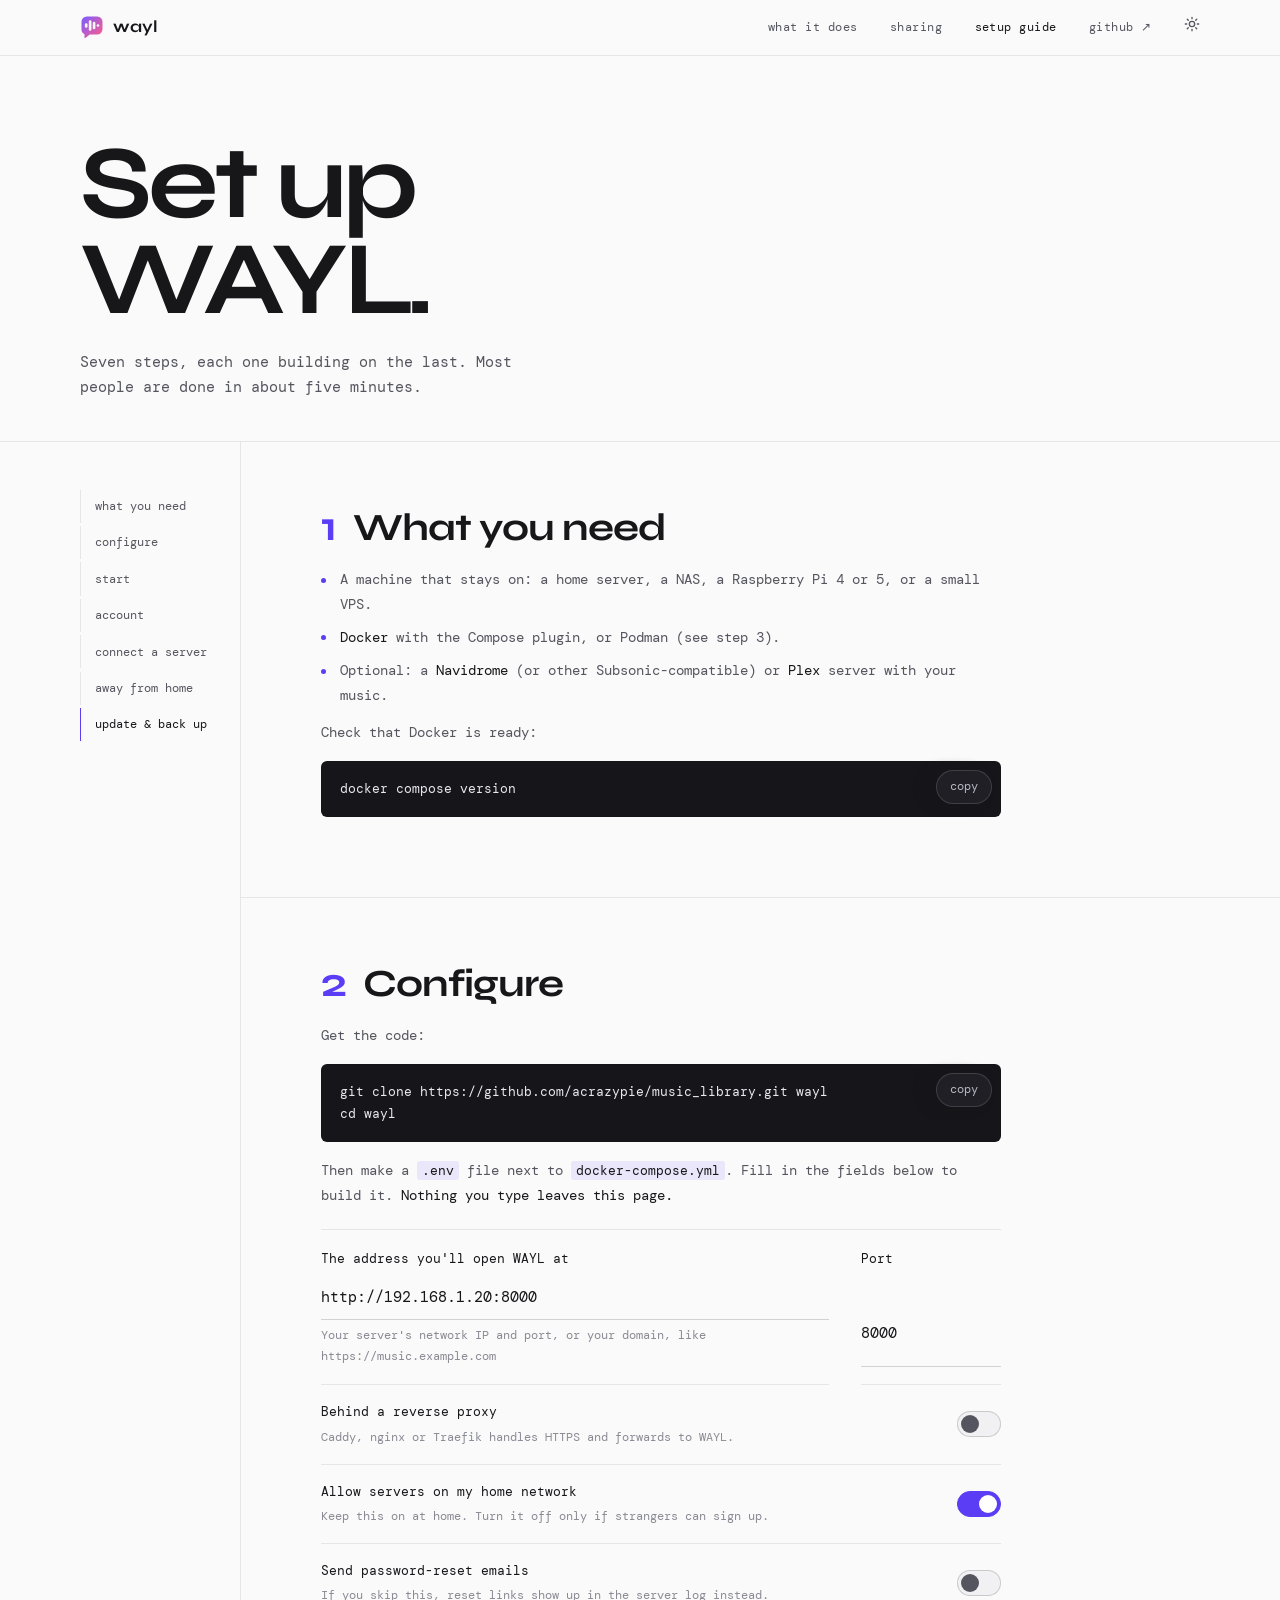
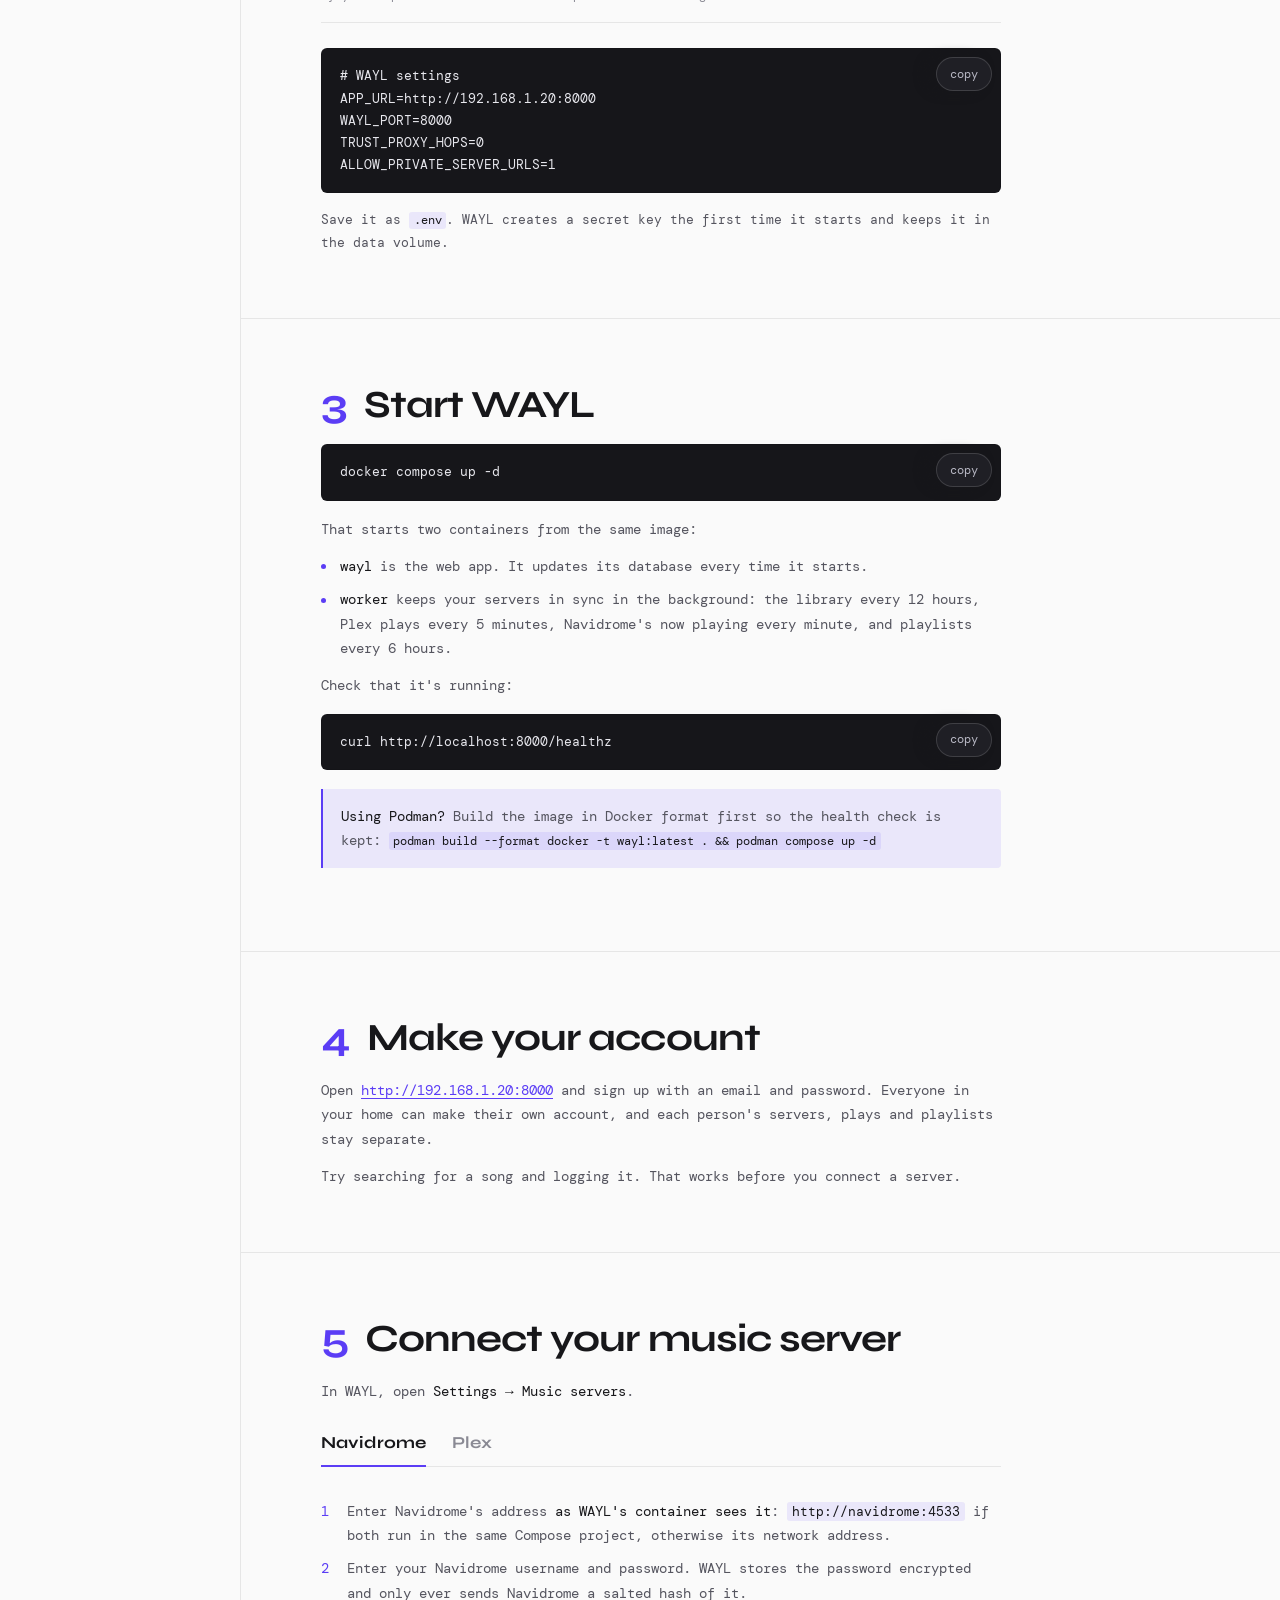
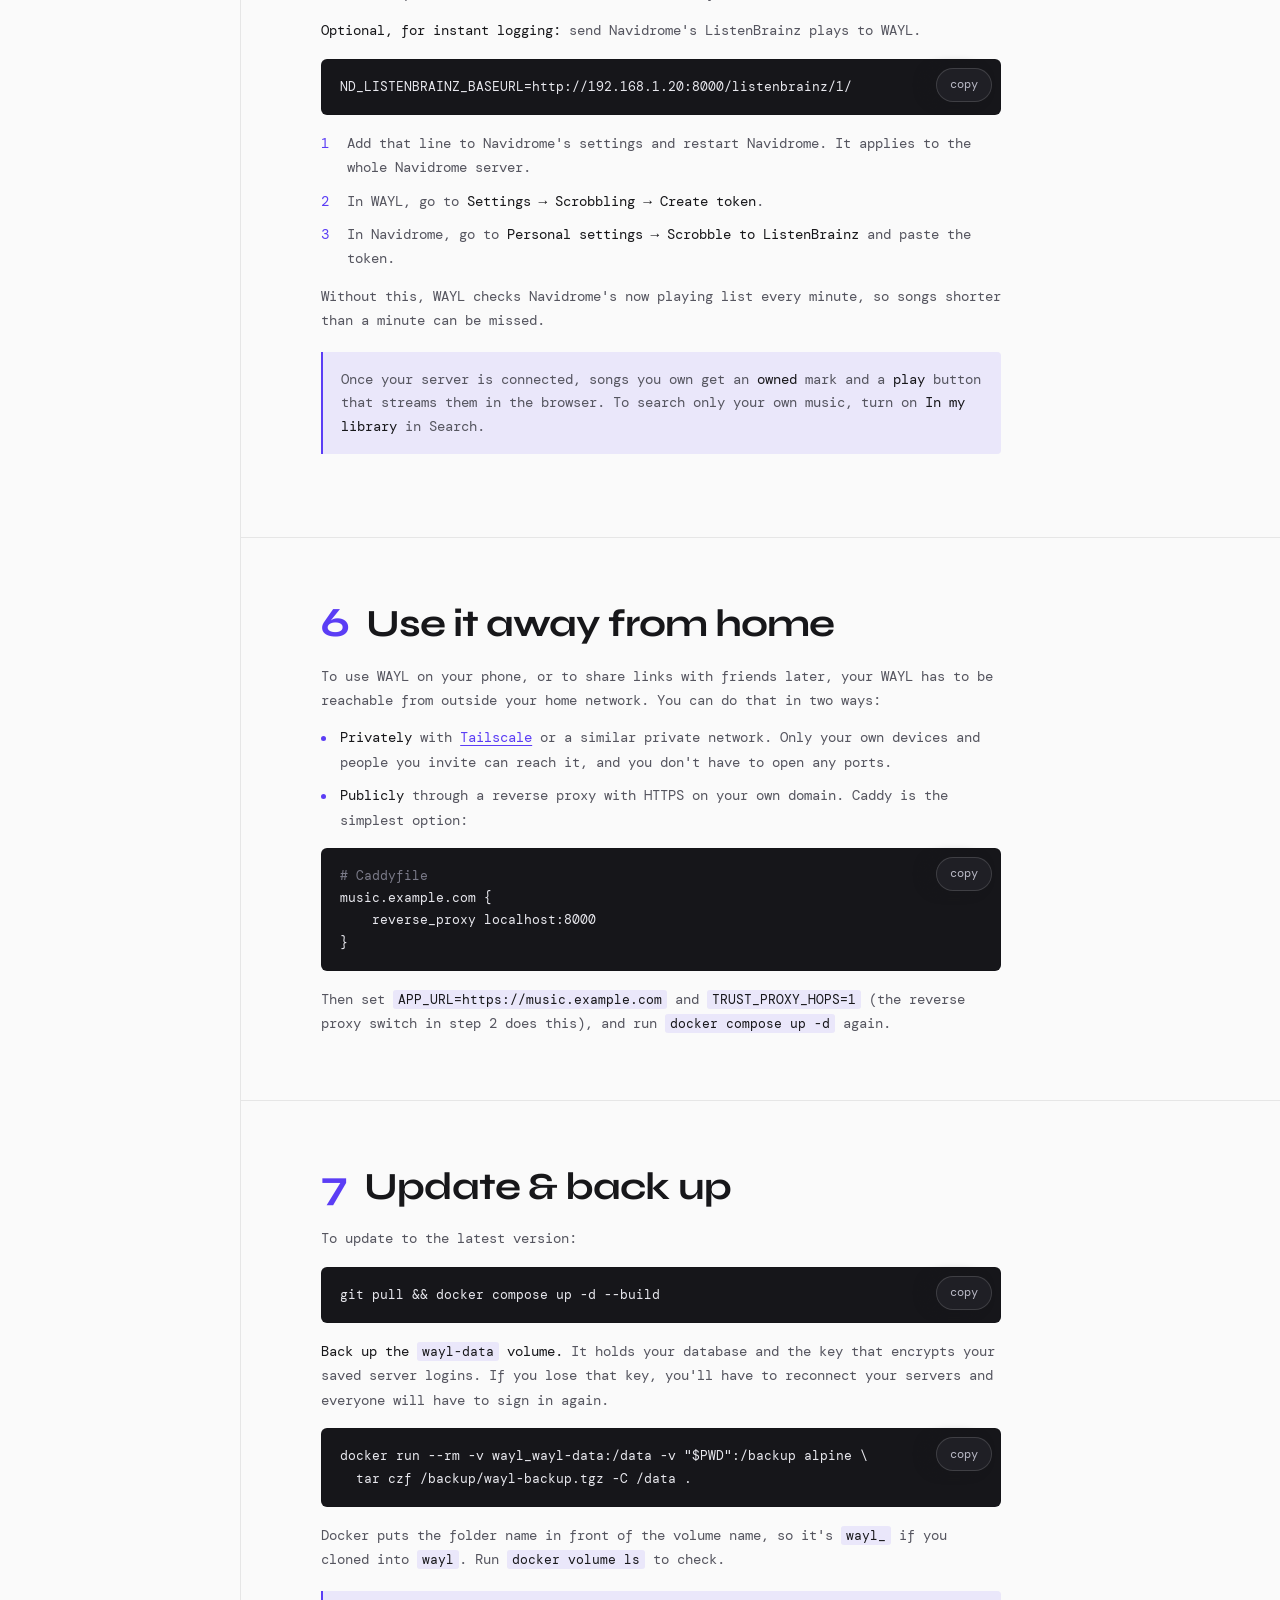
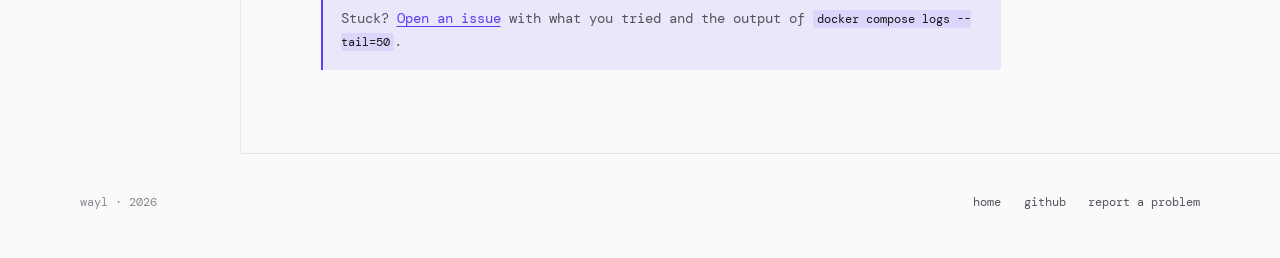
==== setup.html @ d2351c3a "feat: initial commit" ====
<!doctype html>
<html lang="en">
<head>
    <meta charset="utf-8">
    <meta name="viewport" content="width=device-width, initial-scale=1, viewport-fit=cover">
    <title>Set up WAYL · self-hosting guide</title>
    <meta name="description" content="Install WAYL with Docker, connect Plex or Navidrome, and use it away from home. Step by step.">
    <link rel="icon" href="assets/favicon.svg" type="image/svg+xml">
    <script>
        (function () {
            var t; try { t = localStorage.getItem("theme"); } catch (e) {}
            if (t !== "light" && t !== "dark") t = matchMedia("(prefers-color-scheme: light)").matches ? "light" : "dark";
            document.documentElement.setAttribute("data-theme", t);
        })();
    </script>
    <link rel="preload" href="assets/fonts/syne-latin-700-normal.woff2" as="font" type="font/woff2" crossorigin>
    <link rel="preload" href="assets/fonts/dm-mono-latin-400-normal.woff2" as="font" type="font/woff2" crossorigin>
    <link rel="stylesheet" href="style.css">
    <script src="main.js" defer></script>
</head>
<body>
<a class="skip" href="#main">Skip to content</a>

<nav class="nav solid" id="nav" aria-label="Main">
    <a href="./" class="nav__logo" aria-label="WAYL home"><img src="assets/logo.svg" alt="" width="24" height="24">wayl</a>
    <div class="nav__links">
        <a href="./#what">what it does</a>
        <a href="./#sharing">sharing</a>
        <a href="setup.html" aria-current="page">setup guide</a>
        <a href="https://github.com/acrazypie/music_library" rel="noopener">github ↗</a>
        <button type="button" class="theme-toggle" data-theme-toggle aria-label="Switch light or dark theme">
            <span class="theme-icon"><svg class="icon-moon" viewBox="0 0 24 24" fill="none" stroke="currentColor" stroke-width="2" stroke-linecap="round" stroke-linejoin="round" aria-hidden="true"><path d="M21 12.79A9 9 0 1 1 11.21 3 7 7 0 0 0 21 12.79z"/></svg><svg class="icon-sun" viewBox="0 0 24 24" fill="none" stroke="currentColor" stroke-width="2" stroke-linecap="round" stroke-linejoin="round" aria-hidden="true"><circle cx="12" cy="12" r="4"/><path d="M12 2v2M12 20v2M4.93 4.93l1.41 1.41M17.66 17.66l1.41 1.41M2 12h2M20 12h2M6.34 17.66l-1.41 1.41M19.07 4.93l-1.41 1.41"/></svg></span>
        </button>
    </div>
    <button type="button" class="nav__burger" id="burger" aria-label="Menu" aria-expanded="false" aria-controls="drawer"><span></span><span></span><span></span></button>
</nav>

<div class="drawer" id="drawer">
    <a href="./#what">what it does</a>
    <a href="./#sharing">sharing</a>
    <a href="setup.html" aria-current="page">setup guide</a>
    <a href="https://github.com/acrazypie/music_library" rel="noopener">github ↗</a>
    <button type="button" class="drawer__theme" data-theme-toggle>
        <span>theme</span>
        <span class="theme-icon"><svg class="icon-moon" viewBox="0 0 24 24" fill="none" stroke="currentColor" stroke-width="2" stroke-linecap="round" stroke-linejoin="round" aria-hidden="true"><path d="M21 12.79A9 9 0 1 1 11.21 3 7 7 0 0 0 21 12.79z"/></svg><svg class="icon-sun" viewBox="0 0 24 24" fill="none" stroke="currentColor" stroke-width="2" stroke-linecap="round" stroke-linejoin="round" aria-hidden="true"><circle cx="12" cy="12" r="4"/><path d="M12 2v2M12 20v2M4.93 4.93l1.41 1.41M17.66 17.66l1.41 1.41M2 12h2M20 12h2M6.34 17.66l-1.41 1.41M19.07 4.93l-1.41 1.41"/></svg></span>
    </button>
</div>

<main id="main">
    <header class="guide-hero">
        <h1>Set up<br>WAYL.</h1>
        <p class="lede">Seven steps, each one building on the last. Most people are done in about five minutes.</p>
    </header>

    <div class="guide">
        <nav class="toc" aria-label="Steps">
            <a href="#requirements">what you need</a>
            <a href="#configure">configure</a>
            <a href="#start">start</a>
            <a href="#account">account</a>
            <a href="#connect">connect a server</a>
            <a href="#remote">away from home</a>
            <a href="#maintain">update &amp; back up</a>
        </nav>

        <div class="steps-wrap">
            <section class="step" id="requirements">
                <div class="step__head"><span class="step__n">1</span><h2>What you need</h2></div>
                <div class="step__body">
                    <ul class="bullets">
                        <li>A machine that stays on: a home server, a NAS, a Raspberry Pi 4 or 5, or a small VPS.</li>
                        <li><strong>Docker</strong> with the Compose plugin, or Podman (see step 3).</li>
                        <li>Optional: a <strong>Navidrome</strong> (or other Subsonic-compatible) or <strong>Plex</strong> server with your music.</li>
                    </ul>
                    <p>Check that Docker is ready:</p>
                    <div class="code"><pre><code>docker compose version</code></pre></div>
                </div>
            </section>

            <section class="step" id="configure">
                <div class="step__head"><span class="step__n">2</span><h2>Configure</h2></div>
                <div class="step__body">
                    <p>Get the code:</p>
                    <div class="code"><pre><code>git clone https://github.com/acrazypie/music_library.git wayl
cd wayl</code></pre></div>
                    <p>Then make a <code>.env</code> file next to <code>docker-compose.yml</code>. Fill in the fields below to build it. <strong>Nothing you type leaves this page.</strong></p>

                    <form class="builder" id="env-form" autocomplete="off">
                        <div class="field-row">
                            <div class="field">
                                <label for="f-url">The address you'll open WAYL at</label>
                                <input type="text" id="f-url" value="http://192.168.1.20:8000" spellcheck="false" inputmode="url">
                                <small>Your server's network IP and port, or your domain, like https://music.example.com</small>
                                <p class="warn" id="url-warn" hidden></p>
                            </div>
                            <div class="field">
                                <label for="f-port">Port</label>
                                <input type="number" id="f-port" value="8000" min="1" max="65535" inputmode="numeric">
                            </div>
                        </div>
                        <label class="toggle"><span>Behind a reverse proxy</span><small>Caddy, nginx or Traefik handles HTTPS and forwards to WAYL.</small><input type="checkbox" id="f-proxy"></label>
                        <label class="toggle"><span>Allow servers on my home network</span><small>Keep this on at home. Turn it off only if strangers can sign up.</small><input type="checkbox" id="f-private" checked></label>
                        <label class="toggle"><span>Send password-reset emails</span><small>If you skip this, reset links show up in the server log instead.</small><input type="checkbox" id="f-mail"></label>
                        <div class="mail" id="mail-fields" hidden>
                            <div class="field-row">
                                <div class="field"><label for="f-smtp">SMTP server</label><input type="text" id="f-smtp" value="smtp.gmail.com" spellcheck="false"></div>
                                <div class="field"><label for="f-smtp-port">Port</label><input type="number" id="f-smtp-port" value="587" inputmode="numeric"></div>
                            </div>
                            <div class="field"><label for="f-from">Send from</label><input type="text" id="f-from" placeholder="you@example.com" spellcheck="false" inputmode="email"><small>Add the password to the file yourself. It isn't asked for here.</small></div>
                        </div>
                    </form>

                    <div class="builder-out">
                        <div class="code"><pre><code id="env-out"></code></pre></div>
                        <p>Save it as <code>.env</code>. WAYL creates a secret key the first time it starts and keeps it in the data volume.</p>
                    </div>
                </div>
            </section>

            <section class="step" id="start">
                <div class="step__head"><span class="step__n">3</span><h2>Start WAYL</h2></div>
                <div class="step__body">
                    <div class="code"><pre><code>docker compose up -d</code></pre></div>
                    <p>That starts two containers from the same image:</p>
                    <ul class="bullets">
                        <li><strong>wayl</strong> is the web app. It updates its database every time it starts.</li>
                        <li><strong>worker</strong> keeps your servers in sync in the background: the library every 12 hours, Plex plays every 5 minutes, Navidrome's now playing every minute, and playlists every 6 hours.</li>
                    </ul>
                    <p>Check that it's running:</p>
                    <div class="code"><pre><code id="health-cmd">curl http://localhost:8000/healthz</code></pre></div>
                    <div class="note"><strong>Using Podman?</strong> Build the image in Docker format first so the health check is kept: <code>podman build --format docker -t wayl:latest . &amp;&amp; podman compose up -d</code></div>
                </div>
            </section>

            <section class="step" id="account">
                <div class="step__head"><span class="step__n">4</span><h2>Make your account</h2></div>
                <div class="step__body">
                    <p>Open <a id="open-link" href="#">your WAYL address</a> and sign up with an email and password. Everyone in your home can make their own account, and each person's servers, plays and playlists stay separate.</p>
                    <p>Try searching for a song and logging it. That works before you connect a server.</p>
                </div>
            </section>

            <section class="step" id="connect">
                <div class="step__head"><span class="step__n">5</span><h2>Connect your music server</h2></div>
                <div class="step__body">
                    <p>In WAYL, open <strong>Settings → Music servers</strong>.</p>
                    <div data-tabs>
                        <div class="tabs__list" role="tablist" aria-label="Music server">
                            <button type="button" role="tab" id="t-nd" aria-controls="p-nd" aria-selected="true">Navidrome</button>
                            <button type="button" role="tab" id="t-plex" aria-controls="p-plex" aria-selected="false" tabindex="-1">Plex</button>
                        </div>
                        <div class="tabs__panel" role="tabpanel" id="p-nd" aria-labelledby="t-nd" tabindex="0">
                            <ol class="bullets">
                                <li>Enter Navidrome's address <strong>as WAYL's container sees it</strong>: <code>http://navidrome:4533</code> if both run in the same Compose project, otherwise its network address.</li>
                                <li>Enter your Navidrome username and password. WAYL stores the password encrypted and only ever sends Navidrome a salted hash of it.</li>
                            </ol>
                            <p><strong>Optional, for instant logging:</strong> send Navidrome's ListenBrainz plays to WAYL.</p>
                            <div class="code"><pre><code id="nd-env">ND_LISTENBRAINZ_BASEURL=http://192.168.1.20:8000/listenbrainz/1/</code></pre></div>
                            <ol class="bullets">
                                <li>Add that line to Navidrome's settings and restart Navidrome. It applies to the whole Navidrome server.</li>
                                <li>In WAYL, go to <strong>Settings → Scrobbling → Create token</strong>.</li>
                                <li>In Navidrome, go to <strong>Personal settings → Scrobble to ListenBrainz</strong> and paste the token.</li>
                            </ol>
                            <p>Without this, WAYL checks Navidrome's now playing list every minute, so songs shorter than a minute can be missed.</p>
                        </div>
                        <div class="tabs__panel" role="tabpanel" id="p-plex" aria-labelledby="t-plex" tabindex="0" hidden>
                            <ol class="bullets">
                                <li>Click <strong>Sign in with Plex</strong>, approve WAYL in the Plex window, then pick a server.</li>
                                <li>WAYL tries each of the server's addresses, local ones first, and keeps the first one that works.</li>
                                <li>If none work from inside Docker, choose <strong>Enter address and token instead</strong> and use something like <code>http://plex:32400</code> with your <a href="https://support.plex.tv/articles/204059436-finding-an-authentication-token-x-plex-token/" rel="noopener">Plex token</a>.</li>
                            </ol>
                            <p>WAYL imports your plays from Plex's history: the last 30 days on the first sync, then only new ones. You don't need Plex Pass.</p>
                        </div>
                    </div>
                    <div class="note">Once your server is connected, songs you own get an <strong>owned</strong> mark and a <strong>play</strong> button that streams them in the browser. To search only your own music, turn on <strong>In my library</strong> in Search.</div>
                </div>
            </section>

            <section class="step" id="remote">
                <div class="step__head"><span class="step__n">6</span><h2>Use it away from home</h2></div>
                <div class="step__body">
                    <p>To use WAYL on your phone, or to share links with friends later, your WAYL has to be reachable from outside your home network. You can do that in two ways:</p>
                    <ul class="bullets">
                        <li><strong>Privately</strong> with <a href="https://tailscale.com" rel="noopener">Tailscale</a> or a similar private network. Only your own devices and people you invite can reach it, and you don't have to open any ports.</li>
                        <li><strong>Publicly</strong> through a reverse proxy with HTTPS on your own domain. Caddy is the simplest option:</li>
                    </ul>
                    <div class="code"><pre><code><span class="c"># Caddyfile</span>
music.example.com {
    reverse_proxy localhost:8000
}</code></pre></div>
                    <p>Then set <code>APP_URL=https://music.example.com</code> and <code>TRUST_PROXY_HOPS=1</code> (the reverse proxy switch in step 2 does this), and run <code>docker compose up -d</code> again.</p>
                </div>
            </section>

            <section class="step" id="maintain">
                <div class="step__head"><span class="step__n">7</span><h2>Update &amp; back up</h2></div>
                <div class="step__body">
                    <p>To update to the latest version:</p>
                    <div class="code"><pre><code>git pull &amp;&amp; docker compose up -d --build</code></pre></div>
                    <p><strong>Back up the <code>wayl-data</code> volume.</strong> It holds your database and the key that encrypts your saved server logins. If you lose that key, you'll have to reconnect your servers and everyone will have to sign in again.</p>
                    <div class="code"><pre><code>docker run --rm -v wayl_wayl-data:/data -v "$PWD":/backup alpine \
  tar czf /backup/wayl-backup.tgz -C /data .</code></pre></div>
                    <p>Docker puts the folder name in front of the volume name, so it's <code>wayl_</code> if you cloned into <code>wayl</code>. Run <code>docker volume ls</code> to check.</p>
                    <div class="note">Stuck? <a href="https://github.com/acrazypie/music_library/issues" rel="noopener">Open an issue</a> with what you tried and the output of <code>docker compose logs --tail=50</code>.</div>
                </div>
            </section>
        </div>
    </div>
</main>

<footer>
    <span>wayl · <span data-year></span></span>
    <nav aria-label="Footer">
        <a href="./">home</a>
        <a href="https://github.com/acrazypie/music_library" rel="noopener">github</a>
        <a href="https://github.com/acrazypie/music_library/issues" rel="noopener">report a problem</a>
    </nav>
</footer>
</body>
</html>
---- style.css ----
/* WAYL site — built on the egenesio.com design system (Syne + DM Mono, hairlines, rows),
   with WAYL's violet as the accent. Mobile first: base styles are the phone layout. */

/* Fonts are hosted here (SIL Open Font License, see assets/fonts) so no third party sees visitors. */
@font-face { font-family: "Syne"; src: url("assets/fonts/syne-latin-700-normal.woff2") format("woff2"); font-weight: 700; font-display: swap; }
@font-face { font-family: "DM Mono"; src: url("assets/fonts/dm-mono-latin-400-normal.woff2") format("woff2"); font-weight: 400; font-display: swap; }
@font-face { font-family: "DM Mono"; src: url("assets/fonts/dm-mono-latin-300-normal.woff2") format("woff2"); font-weight: 300; font-display: swap; }

/* ─── TOKENS ─────────────────────────────────────────────── */
:root {
    --bg: #0a0a0a;
    --bg-raise: #121214;
    --nav-bg: rgba(10, 10, 10, 0.88);
    --line: rgba(255, 255, 255, 0.08);
    --line-hi: rgba(255, 255, 255, 0.16);
    --text: #efefef;
    --mid: #8d8d96;
    --dim: #5c5c66;
    --accent: #a08bff;
    --accent-lo: rgba(160, 139, 255, 0.14);
    --live: #ff5c8a;
    --ok: #4ade80;
    --code-bg: #111114;
    --syne: "Syne", ui-sans-serif, system-ui, sans-serif;
    --mono: "DM Mono", ui-monospace, Menlo, Consolas, monospace;
    --ease: cubic-bezier(0.22, 1, 0.36, 1);
    --pad: 1.5rem;
    --nav-h: 56px;
    color-scheme: dark;
}

[data-theme="light"] {
    --bg: #fafafa;
    --bg-raise: #f1f1f4;
    --nav-bg: rgba(250, 250, 250, 0.9);
    --line: rgba(0, 0, 0, 0.08);
    --line-hi: rgba(0, 0, 0, 0.16);
    --text: #17171a;
    --mid: #55555f;
    --dim: #8a8a94;
    --accent: #5b3df5;
    --accent-lo: rgba(91, 61, 245, 0.1);
    --live: #e0336a;
    --ok: #1f8a4c;
    --code-bg: #16161a;
    color-scheme: light;
}

/* ─── RESET ──────────────────────────────────────────────── */
*, *::before, *::after { margin: 0; padding: 0; box-sizing: border-box; }
html { scroll-behavior: smooth; scroll-padding-top: calc(var(--nav-h) + 1rem); -webkit-text-size-adjust: 100%; }
@media (prefers-reduced-motion: reduce) { html { scroll-behavior: auto; } }
body {
    background: var(--bg);
    color: var(--text);
    font-family: var(--mono);
    font-size: 15px;
    line-height: 1.7;
    overflow-x: hidden;
    -webkit-font-smoothing: antialiased;
}
a { color: inherit; text-decoration: none; }
img, svg { display: block; max-width: 100%; }
button { font: inherit; color: inherit; }
ul, ol { list-style: none; }
:focus-visible { outline: 2px solid var(--accent); outline-offset: 3px; border-radius: 2px; }
::selection { background: var(--accent); color: #0a0a0a; }
code {
    font-family: var(--mono);
    font-size: 0.88em;
    color: var(--text);
    background: var(--accent-lo);
    padding: 0.08em 0.4em;
    border-radius: 3px;
    overflow-wrap: anywhere;
}
.skip { position: absolute; left: -999px; top: 0; }
.skip:focus { left: 1rem; top: 0.6rem; z-index: 400; background: var(--bg); padding: 0.4rem 0.8rem; border: 1px solid var(--line-hi); }

/* ─── NAV ────────────────────────────────────────────────── */
.nav {
    position: fixed;
    inset: 0 0 auto;
    z-index: 200;
    height: var(--nav-h);
    display: flex;
    align-items: center;
    justify-content: space-between;
    padding: 0 var(--pad);
    border-bottom: 1px solid transparent;
    transition: background 0.4s, border-color 0.4s;
}
.nav.scrolled, .nav.solid {
    background: var(--nav-bg);
    backdrop-filter: blur(16px);
    -webkit-backdrop-filter: blur(16px);
    border-color: var(--line);
}
.nav__logo { display: inline-flex; align-items: center; gap: 0.55rem; font-family: var(--syne); font-weight: 700; font-size: 1.05rem; letter-spacing: 0.01em; }
.nav__logo img { width: 24px; height: 24px; }
.nav__links { display: none; align-items: center; gap: 2rem; }
.nav__links a, .nav__links button {
    font-size: 0.78rem;
    letter-spacing: 0.04em;
    color: var(--mid);
    background: none;
    border: 0;
    cursor: pointer;
    transition: color 0.25s;
}
.nav__links a:hover, .nav__links button:hover, .nav__links a[aria-current="page"] { color: var(--text); }

.nav__burger {
    display: flex;
    flex-direction: column;
    justify-content: center;
    gap: 5px;
    width: 44px;
    height: 44px;
    margin-right: -8px;
    padding: 0 8px;
    background: none;
    border: 0;
    cursor: pointer;
}
.nav__burger span { display: block; height: 1px; background: var(--mid); transition: transform 0.3s var(--ease), opacity 0.3s, width 0.3s; }
.nav__burger span:nth-child(2) { width: 70%; }
.nav__burger[aria-expanded="true"] span:nth-child(1) { transform: rotate(45deg) translate(4px, 4px); }
.nav__burger[aria-expanded="true"] span:nth-child(2) { opacity: 0; }
.nav__burger[aria-expanded="true"] span:nth-child(3) { transform: rotate(-45deg) translate(4px, -4px); }

.drawer {
    position: fixed;
    inset: var(--nav-h) 0 0;
    z-index: 190;
    background: var(--bg);
    border-top: 1px solid var(--line);
    padding: 1.5rem var(--pad) 2.5rem;
    display: flex;
    flex-direction: column;
    overflow-y: auto;
    opacity: 0;
    visibility: hidden;
    transform: translateY(-8px);
    transition: opacity 0.3s var(--ease), transform 0.3s var(--ease), visibility 0.3s;
}
.drawer.open { opacity: 1; visibility: visible; transform: none; }
.drawer a {
    font-family: var(--syne);
    font-size: 2rem;
    font-weight: 700;
    letter-spacing: -0.02em;
    color: var(--dim);
    padding: 0.8rem 0;
    border-bottom: 1px solid var(--line);
    transition: color 0.2s;
}
.drawer a:hover, .drawer a[aria-current="page"] { color: var(--text); }
.drawer__theme {
    margin-top: auto;
    display: flex;
    justify-content: space-between;
    align-items: center;
    min-height: 52px;
    padding: 0.8rem 0;
    background: none;
    border: 0;
    border-top: 1px solid var(--line);
    font-family: var(--syne);
    font-weight: 700;
    font-size: 1.1rem;
    color: var(--mid);
    cursor: pointer;
}

.theme-icon { display: inline-flex; width: 16px; height: 16px; }
.theme-icon svg { width: 100%; height: 100%; }
.icon-sun, [data-theme="light"] .icon-moon { display: none; }
[data-theme="light"] .icon-sun { display: block; }
::view-transition-old(root), ::view-transition-new(root) { animation: none; mix-blend-mode: normal; }
::view-transition-new(root) { z-index: 2; }

/* ─── LAYOUT ─────────────────────────────────────────────── */
.section { padding: 4rem var(--pad); border-bottom: 1px solid var(--line); }
.tag { font-size: 0.72rem; letter-spacing: 0.06em; color: var(--accent); margin-bottom: 1.6rem; }
.h2 {
    font-family: var(--syne);
    font-weight: 700;
    font-size: clamp(2rem, 8vw, 3.4rem);
    line-height: 1.02;
    letter-spacing: -0.03em;
    max-width: 14ch;
    margin-bottom: 1.2rem;
}
.lede { color: var(--mid); max-width: 52ch; }
.lede + .lede { margin-top: 0.9rem; }
.lede strong, .row__text strong { color: var(--text); font-weight: 400; }

/* ─── HERO ───────────────────────────────────────────────── */
.hero {
    min-height: 100svh;
    display: flex;
    flex-direction: column;
    justify-content: flex-end;
    padding: calc(var(--nav-h) + 2rem) var(--pad) 2.5rem;
    border-bottom: 1px solid var(--line);
}
.hero__q {
    font-family: var(--syne);
    font-weight: 700;
    font-size: clamp(3rem, 15vw, 9rem);
    line-height: 0.9;
    letter-spacing: -0.045em;
    margin-bottom: 1.6rem;
}
.hero__q span { display: block; }
.hero__q .dimmed { color: var(--dim); }

/* the scrobble line: WAYL's answer to the question */
.answer {
    display: grid;
    grid-template-columns: auto minmax(0, 1fr);
    gap: 0.25rem 0.8rem;
    align-items: center;
    padding: 1rem 0;
    border-top: 1px solid var(--line);
    border-bottom: 1px solid var(--line);
    margin-bottom: 1.8rem;
    max-width: 640px;
}
.eq { display: flex; gap: 3px; align-items: flex-end; width: 16px; height: 16px; }
.eq i { width: 3px; height: 6px; background: var(--live); border-radius: 1px; animation: eq 1.1s ease-in-out infinite; }
.eq i:nth-child(2) { animation-delay: -0.35s; }
.eq i:nth-child(3) { animation-delay: -0.7s; }
@keyframes eq { 0%, 100% { height: 4px; } 50% { height: 16px; } }
.answer__track {
    font-family: var(--syne);
    font-weight: 700;
    font-size: 1.15rem;
    letter-spacing: -0.01em;
    white-space: nowrap;
    overflow: hidden;
    text-overflow: ellipsis;
}
.answer__meta { grid-column: 2; font-size: 0.78rem; color: var(--mid); }
.answer__meta b { color: var(--ok); font-weight: 400; }
.answer.swap .answer__track, .answer.swap .answer__meta { animation: swap 0.5s var(--ease); }
@keyframes swap { from { opacity: 0; transform: translateY(6px); } to { opacity: 1; transform: none; } }

.hero__desc { color: var(--mid); max-width: 46ch; margin-bottom: 2rem; }
.actions { display: flex; flex-wrap: wrap; gap: 0.75rem 1.75rem; align-items: center; }

.btn {
    display: inline-flex;
    align-items: center;
    justify-content: center;
    gap: 0.6rem;
    min-height: 48px;
    padding: 0 1.4rem;
    border-radius: 999px;
    background: var(--accent);
    color: #0a0a0a;
    font-size: 0.85rem;
    font-weight: 400;
    letter-spacing: 0.02em;
    transition: transform 0.25s var(--ease), background 0.25s;
}
[data-theme="light"] .btn { color: #fff; }
.btn:hover { transform: translateY(-2px); }
.link {
    display: inline-flex;
    align-items: center;
    gap: 0.4rem;
    min-height: 44px;
    font-size: 0.85rem;
    color: var(--mid);
    transition: color 0.25s;
}
.link .ico { color: var(--accent); transition: transform 0.25s var(--ease); display: inline-block; }
.link:hover { color: var(--text); }
.link:hover .ico { transform: translate(2px, -2px); }
.link--down:hover .ico { transform: translateY(2px); }

/* ─── ROWS (features, friend playlist, faq) ───────────────── */
.rows { border-top: 1px solid var(--line); margin-top: 2.5rem; }
.row {
    display: grid;
    gap: 0.35rem;
    padding: 1.4rem 0;
    border-bottom: 1px solid var(--line);
}
.row__title { font-family: var(--syne); font-weight: 700; font-size: 1.15rem; letter-spacing: -0.01em; }
.row__text { color: var(--mid); font-size: 0.88rem; max-width: 60ch; }

/* ─── STEPS (a real sequence, so numbered) ─────────────────── */
.steps { counter-reset: step; margin-top: 2.5rem; border-top: 1px solid var(--line); }
.steps > li {
    counter-increment: step;
    display: grid;
    grid-template-columns: 2.4rem minmax(0, 1fr);
    gap: 0 0.6rem;
    padding: 1.4rem 0;
    border-bottom: 1px solid var(--line);
}
.steps > li::before {
    content: counter(step);
    font-family: var(--syne);
    font-weight: 700;
    font-size: 1.6rem;
    line-height: 1.1;
    color: var(--accent);
}

/* ─── SHARING ─────────────────────────────────────────────── */
.status { display: inline-block; font-size: 0.72rem; color: var(--live); border: 1px solid currentColor; border-radius: 999px; padding: 0.1rem 0.7rem; margin-bottom: 1.6rem; }
.share__list { margin-top: 2.5rem; border: 1px solid var(--line); border-radius: 6px; background: var(--bg-raise); }
.share__head { padding: 1.1rem 1.1rem 0.9rem; border-bottom: 1px solid var(--line); }
.share__head b { display: block; font-family: var(--syne); font-size: 1.1rem; }
.share__head span { font-size: 0.78rem; color: var(--mid); }
.share__row {
    display: grid;
    grid-template-columns: minmax(0, 1fr) auto;
    gap: 0.8rem;
    align-items: center;
    padding: 0.85rem 1.1rem;
    border-bottom: 1px solid var(--line);
}
.share__row:last-child { border-bottom: 0; }
.share__row b { display: block; font-weight: 400; white-space: nowrap; overflow: hidden; text-overflow: ellipsis; }
.share__row small { color: var(--mid); font-size: 0.75rem; }
.owned { font-size: 0.75rem; color: var(--ok); }
.missing { font-size: 0.75rem; color: var(--dim); }

/* ─── FAQ ─────────────────────────────────────────────────── */
.faq { margin-top: 2.5rem; border-top: 1px solid var(--line); }
.faq details { border-bottom: 1px solid var(--line); }
.faq summary {
    list-style: none;
    cursor: pointer;
    display: flex;
    justify-content: space-between;
    align-items: center;
    gap: 1rem;
    min-height: 56px;
    padding: 1rem 0;
    font-family: var(--syne);
    font-weight: 700;
    font-size: 1.05rem;
}
.faq summary::-webkit-details-marker { display: none; }
.faq summary::after { content: "+"; font-family: var(--mono); font-weight: 300; color: var(--accent); font-size: 1.2rem; transition: transform 0.3s var(--ease); }
.faq details[open] summary::after { transform: rotate(45deg); }
.faq details p { color: var(--mid); font-size: 0.88rem; padding-bottom: 1.3rem; max-width: 62ch; }

/* ─── CLOSING ─────────────────────────────────────────────── */
.closing .h2 { max-width: 12ch; }

footer {
    display: flex;
    flex-direction: column;
    gap: 0.8rem;
    padding: 2rem var(--pad) 2.5rem;
    font-size: 0.75rem;
    color: var(--dim);
}
footer nav { display: flex; flex-wrap: wrap; gap: 0.2rem 1.4rem; }
footer a { color: var(--mid); min-height: 32px; display: inline-flex; align-items: center; }
footer a:hover { color: var(--text); }

/* ─── SETUP GUIDE ─────────────────────────────────────────── */
.guide-hero { padding: calc(var(--nav-h) + 3rem) var(--pad) 2.5rem; border-bottom: 1px solid var(--line); }
.guide-hero h1 {
    font-family: var(--syne);
    font-weight: 700;
    font-size: clamp(2.8rem, 13vw, 6.5rem);
    line-height: 0.92;
    letter-spacing: -0.04em;
    margin-bottom: 1.4rem;
}
.toc { display: flex; gap: 0.5rem; overflow-x: auto; padding: 0.9rem var(--pad); border-bottom: 1px solid var(--line); position: sticky; top: var(--nav-h); z-index: 50; background: var(--nav-bg); backdrop-filter: blur(16px); -webkit-backdrop-filter: blur(16px); scrollbar-width: none; }
.toc::-webkit-scrollbar { display: none; }
.toc a {
    flex: none;
    font-size: 0.75rem;
    color: var(--mid);
    border: 1px solid var(--line);
    border-radius: 999px;
    padding: 0.35rem 0.85rem;
    transition: color 0.2s, border-color 0.2s, background 0.2s;
}
.toc a:hover { color: var(--text); border-color: var(--line-hi); }
.toc a.active { color: var(--text); border-color: var(--accent); background: var(--accent-lo); }

.step { padding: 3rem var(--pad); border-bottom: 1px solid var(--line); }
.step__head { display: grid; grid-template-columns: auto minmax(0, 1fr); gap: 0 1rem; align-items: baseline; margin-bottom: 1.2rem; }
.step__n { font-family: var(--syne); font-weight: 700; font-size: 2.6rem; line-height: 1; color: var(--accent); }
.step__head h2 { font-family: var(--syne); font-weight: 700; font-size: clamp(1.6rem, 6vw, 2.4rem); line-height: 1.05; letter-spacing: -0.025em; }
.step__body { max-width: 680px; }
.step__body > p, .step__body li { color: var(--mid); font-size: 0.9rem; }
.step__body > p + p { margin-top: 0.8rem; }
.step__body strong { color: var(--text); font-weight: 400; }
.step__body a:not(.link) { color: var(--accent); text-decoration: underline; text-underline-offset: 3px; text-decoration-thickness: 1px; }
.bullets { margin: 0.8rem 0; display: grid; gap: 0.55rem; }
.bullets li { position: relative; padding-left: 1.2rem; }
.bullets li::before { content: ""; position: absolute; left: 0; top: 0.72em; width: 5px; height: 5px; border-radius: 50%; background: var(--accent); }
ol.bullets { counter-reset: sub; }
ol.bullets li { counter-increment: sub; padding-left: 1.6rem; }
ol.bullets li::before { content: counter(sub); width: auto; height: auto; background: none; top: 0; color: var(--accent); }
.note { margin: 1.2rem 0; padding: 1rem 1.1rem; border-left: 2px solid var(--accent); background: var(--accent-lo); font-size: 0.86rem; color: var(--mid); border-radius: 0 4px 4px 0; }
.note strong { color: var(--text); font-weight: 400; }

/* code blocks */
.code { position: relative; margin: 1rem 0; background: var(--code-bg); border: 1px solid var(--line); border-radius: 6px; color: #e8e8ee; }
.code pre { overflow-x: auto; padding: 1rem 1.1rem; padding-right: 4.8rem; font: 0.84rem/1.65 var(--mono); -webkit-overflow-scrolling: touch; }
.code code { background: none; padding: 0; color: inherit; font-size: inherit; overflow-wrap: normal; }
.code .c { color: #7a7a88; }
.copy {
    position: absolute;
    top: 0.5rem;
    right: 0.5rem;
    min-height: 34px;
    padding: 0 0.8rem;
    font-size: 0.72rem;
    color: #b8b8c4;
    background: #1f1f25;
    border: 1px solid rgba(255, 255, 255, 0.14);
    box-shadow: -10px 0 12px var(--code-bg);
    border-radius: 999px;
    cursor: pointer;
    transition: color 0.2s, background 0.2s;
}
.copy:hover { background: #2a2a32; color: #fff; }
.copy.done { color: #4ade80; }

/* .env builder */
.builder { margin: 1.4rem 0 0; border-top: 1px solid var(--line); }
.field { display: grid; gap: 0.35rem; padding: 1.1rem 0; border-bottom: 1px solid var(--line); }
.field label { font-size: 0.82rem; color: var(--text); }
.field input {
    width: 100%;
    min-height: 44px;
    font: 0.95rem var(--mono);
    color: var(--text);
    background: transparent;
    border: 0;
    border-bottom: 1px solid var(--line-hi);
    border-radius: 0;
    padding: 0.4rem 0;
}
.field input:focus { outline: none; border-bottom-color: var(--accent); }
.field small, .toggle small { font-size: 0.76rem; color: var(--dim); }
.warn { font-size: 0.78rem; color: var(--live); }
.toggle {
    display: grid;
    grid-template-columns: minmax(0, 1fr) auto;
    gap: 0.2rem 1rem;
    align-items: center;
    padding: 1rem 0;
    border-bottom: 1px solid var(--line);
    cursor: pointer;
}
.toggle span { font-size: 0.82rem; }
.toggle small { grid-column: 1; }
.toggle input {
    grid-row: 1 / span 2;
    grid-column: 2;
    appearance: none;
    -webkit-appearance: none;
    width: 44px;
    height: 26px;
    border-radius: 999px;
    border: 1px solid var(--line-hi);
    background: var(--bg-raise);
    position: relative;
    cursor: pointer;
    transition: background 0.25s, border-color 0.25s;
}
.toggle input::after {
    content: "";
    position: absolute;
    top: 3px;
    left: 3px;
    width: 18px;
    height: 18px;
    border-radius: 50%;
    background: var(--mid);
    transition: transform 0.25s var(--ease), background 0.25s;
}
.toggle input:checked { background: var(--accent); border-color: var(--accent); }
.toggle input:checked::after { transform: translateX(18px); background: #fff; }
.mail[hidden] { display: none; }
.builder-out { margin-top: 1.6rem; }
.builder-out p { font-size: 0.82rem; color: var(--mid); }

/* tabs */
.tabs__list { display: flex; gap: 1.6rem; border-bottom: 1px solid var(--line); margin: 1.2rem 0 0.4rem; }
.tabs__list button {
    min-height: 44px;
    background: none;
    border: 0;
    border-bottom: 2px solid transparent;
    margin-bottom: -1px;
    font-family: var(--syne);
    font-weight: 700;
    font-size: 1.05rem;
    color: var(--dim);
    cursor: pointer;
    transition: color 0.2s, border-color 0.2s;
}
.tabs__list button[aria-selected="true"] { color: var(--text); border-bottom-color: var(--accent); }
.tabs__panel { padding-top: 0.8rem; }
.tabs__panel[hidden] { display: none; }
.tabs__panel > p { color: var(--mid); font-size: 0.9rem; margin-top: 0.8rem; }

/* ─── ENTRANCE (hero only: one orchestrated moment) ─────────── */
.in-1, .in-2, .in-3 { opacity: 0; animation: up 0.9s var(--ease) forwards; }
.in-1 { animation-delay: 0.1s; }
.in-2 { animation-delay: 0.35s; }
.in-3 { animation-delay: 0.6s; }
@keyframes up { from { opacity: 0; transform: translateY(18px); } to { opacity: 1; transform: none; } }
@media (prefers-reduced-motion: reduce) {
    .in-1, .in-2, .in-3 { animation: none; opacity: 1; }
    .eq i { animation: none; height: 10px; }
    .answer.swap .answer__track, .answer.swap .answer__meta { animation: none; }
}

/* ─── TABLET+ (≥ 768px) ────────────────────────────────────── */
@media (min-width: 768px) {
    :root { --pad: 3rem; }
    .nav__burger, .drawer { display: none; }
    .nav__links { display: flex; }
    .section { padding: 6rem var(--pad); }
    .hero { padding-bottom: 4rem; justify-content: center; }
    .split { display: grid; grid-template-columns: minmax(0, 1fr) minmax(0, 1fr); gap: 4rem; align-items: start; }
    .split .rows, .split .share__list, .split .faq, .split .steps { margin-top: 0; }
    .row { grid-template-columns: minmax(0, 0.8fr) minmax(0, 1.2fr); gap: 2rem; align-items: baseline; padding: 1.6rem 0; }
    footer { flex-direction: row; justify-content: space-between; align-items: center; }
    .guide-hero { padding-top: calc(var(--nav-h) + 5rem); }
    .guide { display: grid; grid-template-columns: 200px minmax(0, 1fr); }
    .toc {
        flex-direction: column;
        gap: 0.2rem;
        position: sticky;
        top: var(--nav-h);
        align-self: start;
        max-height: calc(100vh - var(--nav-h));
        padding: 3rem 0 3rem var(--pad);
        border-bottom: 0;
        background: none;
        backdrop-filter: none;
        -webkit-backdrop-filter: none;
    }
    .toc a { border: 0; border-radius: 0; padding: 0.4rem 0 0.4rem 0.9rem; border-left: 1px solid var(--line); background: none; }
    .toc a.active { background: none; border-left-color: var(--accent); }
    .steps-wrap { border-left: 1px solid var(--line); }
    .step { padding: 4rem var(--pad); }
    .field.half { display: grid; }
    .field-row { display: grid; grid-template-columns: minmax(0, 1fr) 140px; gap: 2rem; }
}

/* ─── LARGE (≥ 1200px) ─────────────────────────────────────── */
@media (min-width: 1200px) {
    :root { --pad: 5rem; }
    .section { padding: 7rem var(--pad); }
    .guide { grid-template-columns: 240px minmax(0, 1fr); }
}
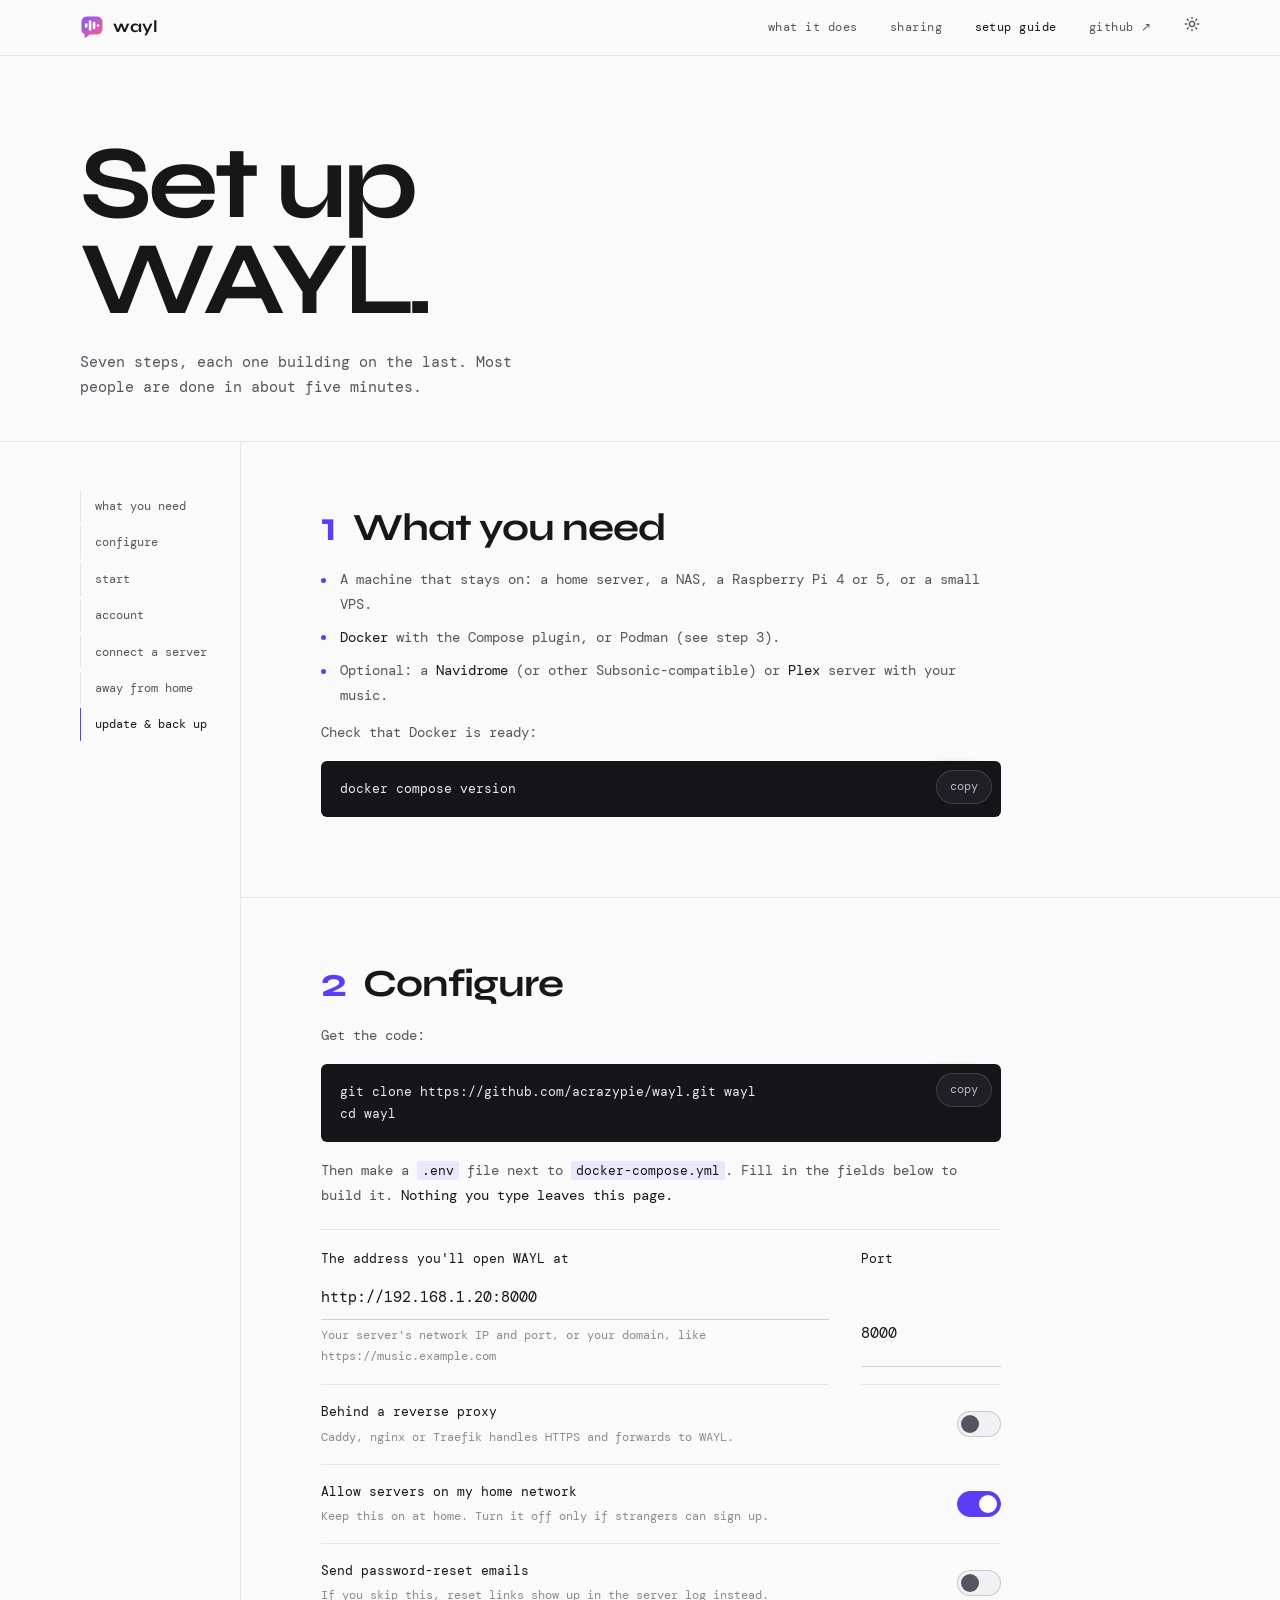
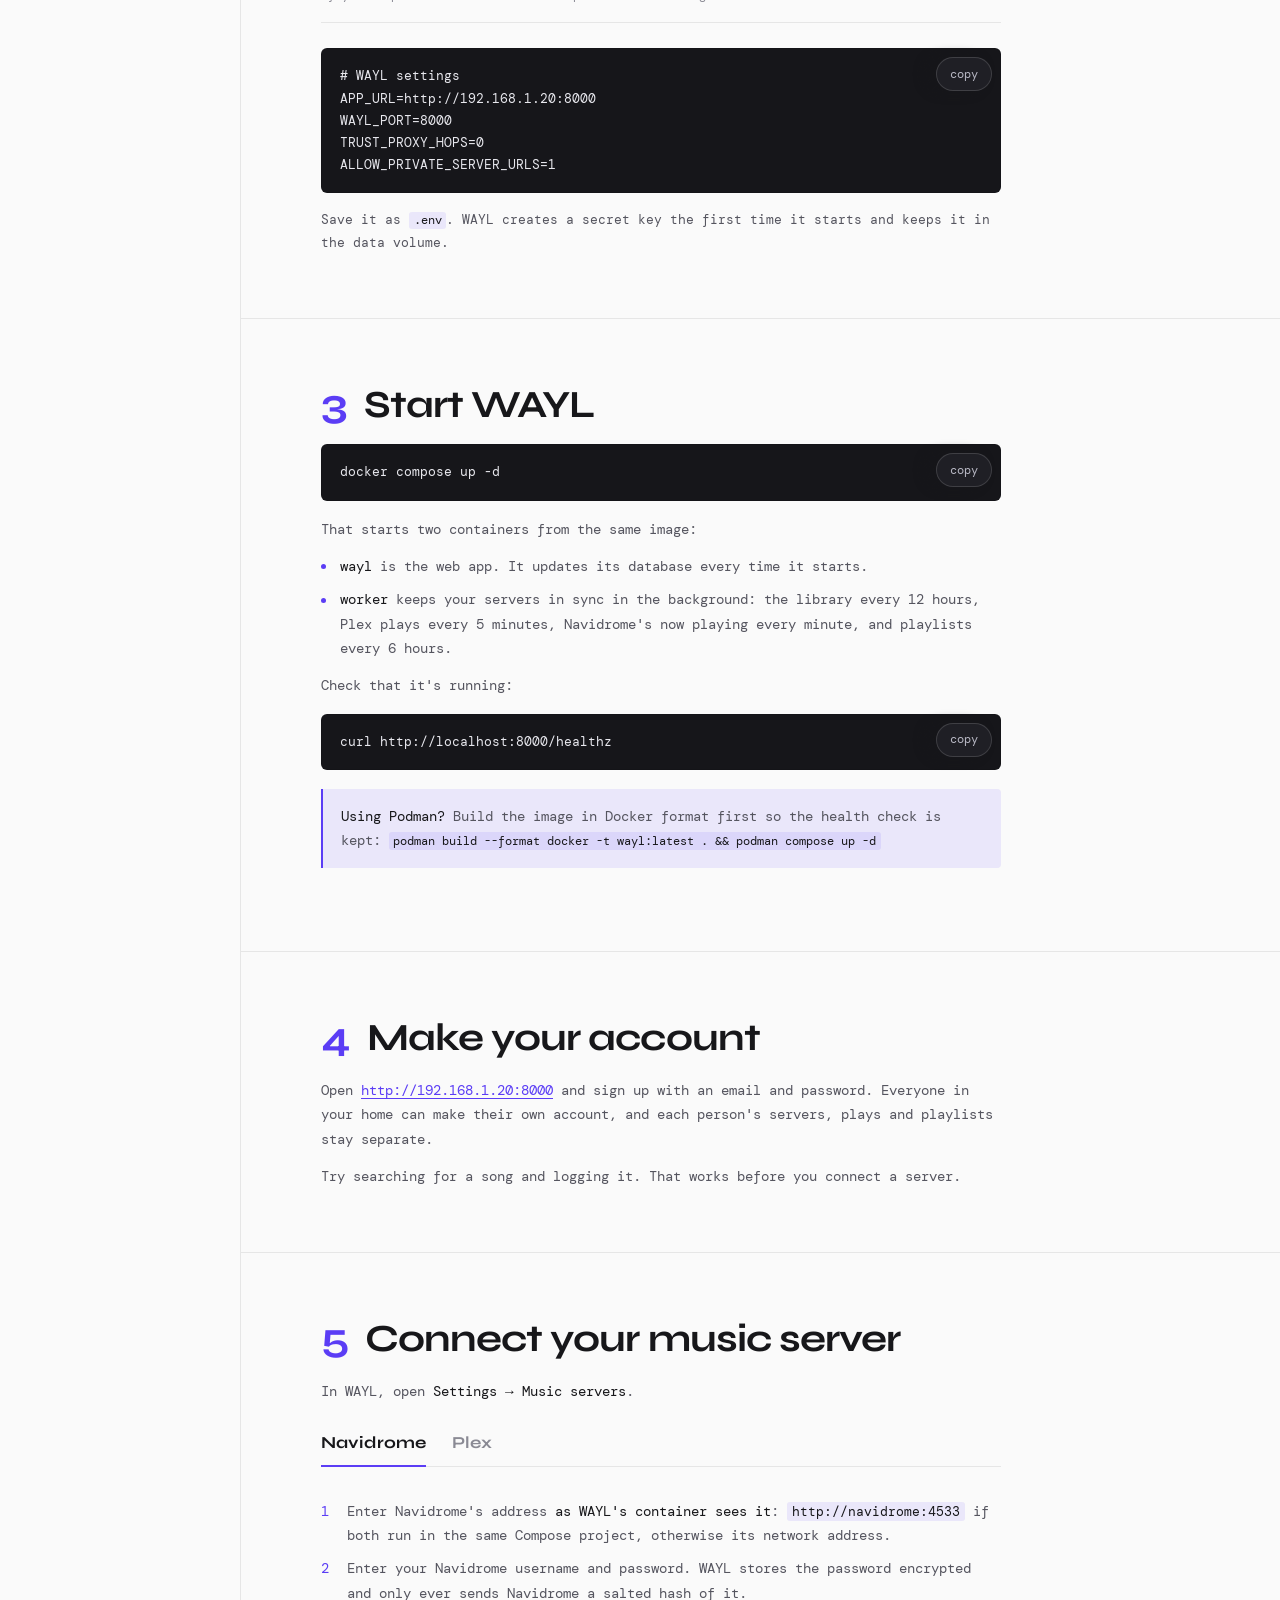
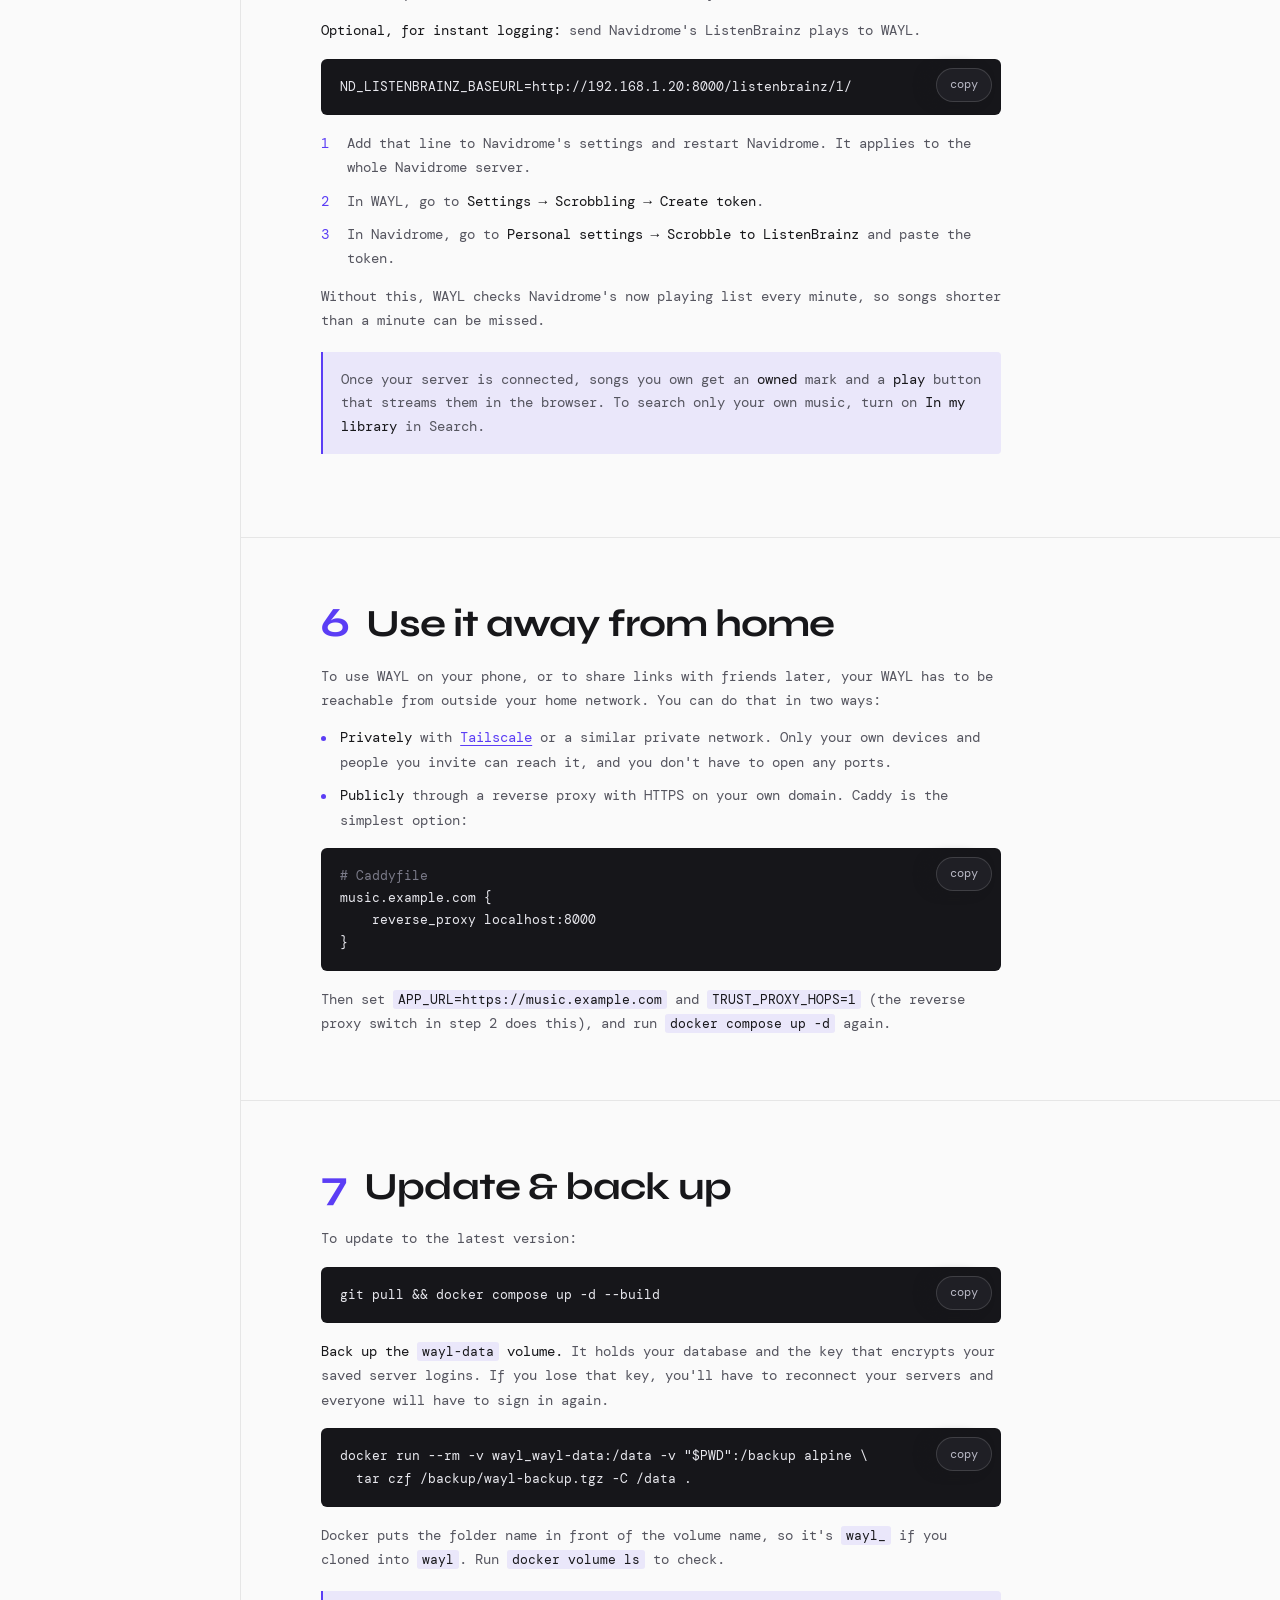
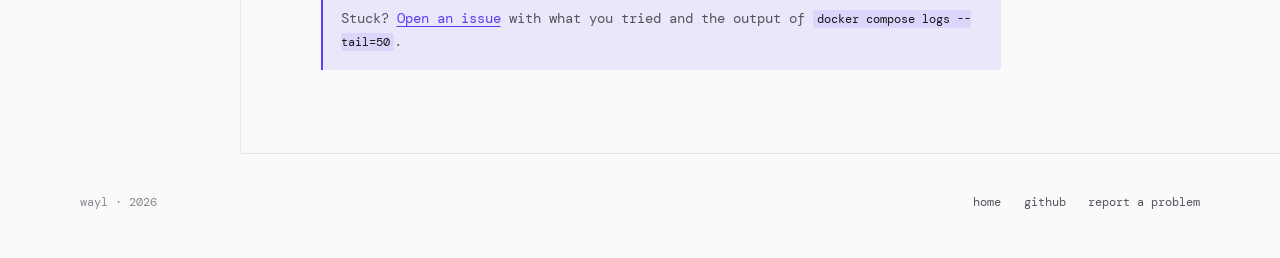
==== commit 25551f7e: "fix: update GitHub links in setup guide" ====
--- a/setup.html
+++ b/setup.html
@@ -27,7 +27,7 @@
         <a href="./#what">what it does</a>
         <a href="./#sharing">sharing</a>
         <a href="setup.html" aria-current="page">setup guide</a>
-        <a href="https://github.com/acrazypie/music_library" rel="noopener">github ↗</a>
+        <a href="https://github.com/acrazypie/wayl" rel="noopener">github ↗</a>
         <button type="button" class="theme-toggle" data-theme-toggle aria-label="Switch light or dark theme">
             <span class="theme-icon"><svg class="icon-moon" viewBox="0 0 24 24" fill="none" stroke="currentColor" stroke-width="2" stroke-linecap="round" stroke-linejoin="round" aria-hidden="true"><path d="M21 12.79A9 9 0 1 1 11.21 3 7 7 0 0 0 21 12.79z"/></svg><svg class="icon-sun" viewBox="0 0 24 24" fill="none" stroke="currentColor" stroke-width="2" stroke-linecap="round" stroke-linejoin="round" aria-hidden="true"><circle cx="12" cy="12" r="4"/><path d="M12 2v2M12 20v2M4.93 4.93l1.41 1.41M17.66 17.66l1.41 1.41M2 12h2M20 12h2M6.34 17.66l-1.41 1.41M19.07 4.93l-1.41 1.41"/></svg></span>
         </button>
@@ -39,7 +39,7 @@
     <a href="./#what">what it does</a>
     <a href="./#sharing">sharing</a>
     <a href="setup.html" aria-current="page">setup guide</a>
-    <a href="https://github.com/acrazypie/music_library" rel="noopener">github ↗</a>
+    <a href="https://github.com/acrazypie/wayl" rel="noopener">github ↗</a>
     <button type="button" class="drawer__theme" data-theme-toggle>
         <span>theme</span>
         <span class="theme-icon"><svg class="icon-moon" viewBox="0 0 24 24" fill="none" stroke="currentColor" stroke-width="2" stroke-linecap="round" stroke-linejoin="round" aria-hidden="true"><path d="M21 12.79A9 9 0 1 1 11.21 3 7 7 0 0 0 21 12.79z"/></svg><svg class="icon-sun" viewBox="0 0 24 24" fill="none" stroke="currentColor" stroke-width="2" stroke-linecap="round" stroke-linejoin="round" aria-hidden="true"><circle cx="12" cy="12" r="4"/><path d="M12 2v2M12 20v2M4.93 4.93l1.41 1.41M17.66 17.66l1.41 1.41M2 12h2M20 12h2M6.34 17.66l-1.41 1.41M19.07 4.93l-1.41 1.41"/></svg></span>
@@ -81,7 +81,7 @@
                 <div class="step__head"><span class="step__n">2</span><h2>Configure</h2></div>
                 <div class="step__body">
                     <p>Get the code:</p>
-                    <div class="code"><pre><code>git clone https://github.com/acrazypie/music_library.git wayl
+                    <div class="code"><pre><code>git clone https://github.com/acrazypie/wayl.git wayl
 cd wayl</code></pre></div>
                     <p>Then make a <code>.env</code> file next to <code>docker-compose.yml</code>. Fill in the fields below to build it. <strong>Nothing you type leaves this page.</strong></p>
 
@@ -201,7 +201,7 @@
                     <div class="code"><pre><code>docker run --rm -v wayl_wayl-data:/data -v "$PWD":/backup alpine \
   tar czf /backup/wayl-backup.tgz -C /data .</code></pre></div>
                     <p>Docker puts the folder name in front of the volume name, so it's <code>wayl_</code> if you cloned into <code>wayl</code>. Run <code>docker volume ls</code> to check.</p>
-                    <div class="note">Stuck? <a href="https://github.com/acrazypie/music_library/issues" rel="noopener">Open an issue</a> with what you tried and the output of <code>docker compose logs --tail=50</code>.</div>
+                    <div class="note">Stuck? <a href="https://github.com/acrazypie/wayl/issues" rel="noopener">Open an issue</a> with what you tried and the output of <code>docker compose logs --tail=50</code>.</div>
                 </div>
             </section>
         </div>
@@ -212,8 +212,8 @@
     <span>wayl · <span data-year></span></span>
     <nav aria-label="Footer">
         <a href="./">home</a>
-        <a href="https://github.com/acrazypie/music_library" rel="noopener">github</a>
-        <a href="https://github.com/acrazypie/music_library/issues" rel="noopener">report a problem</a>
+        <a href="https://github.com/acrazypie/wayl" rel="noopener">github</a>
+        <a href="https://github.com/acrazypie/wayl/issues" rel="noopener">report a problem</a>
     </nav>
 </footer>
 </body>
